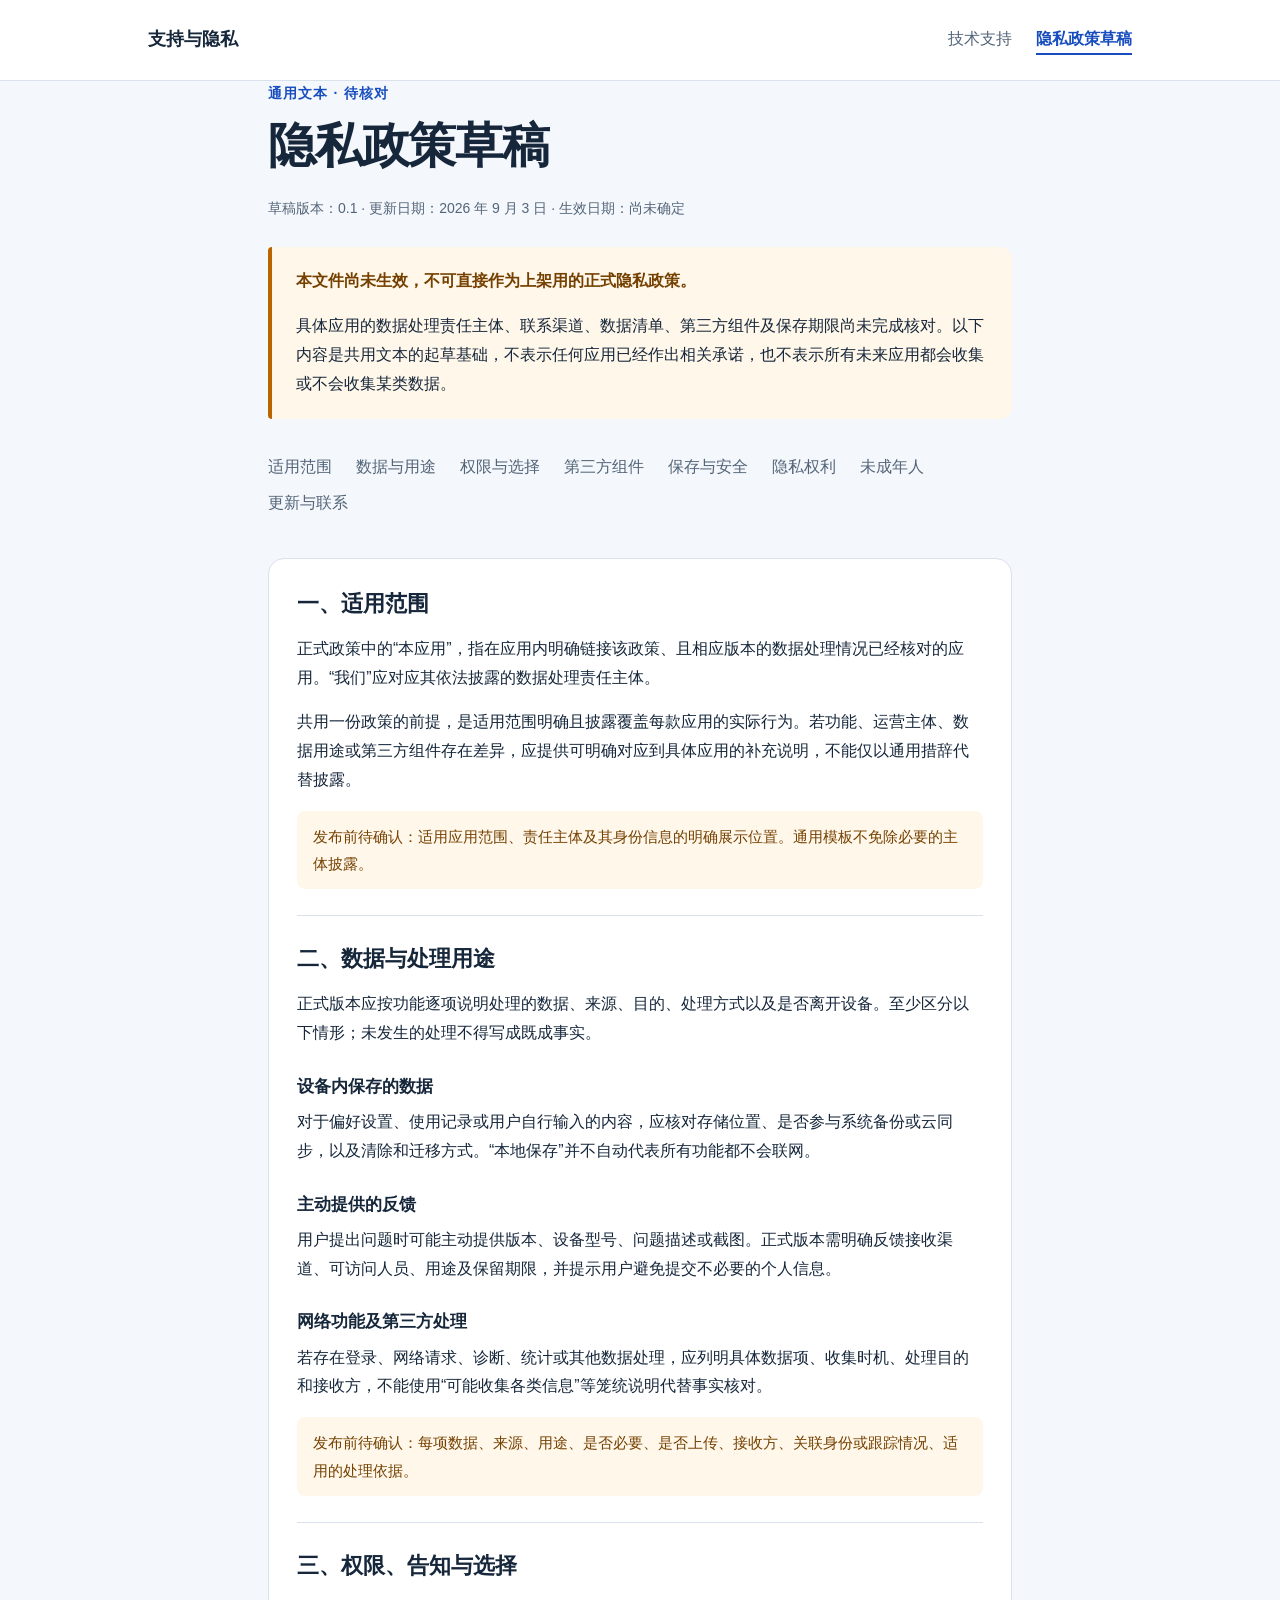
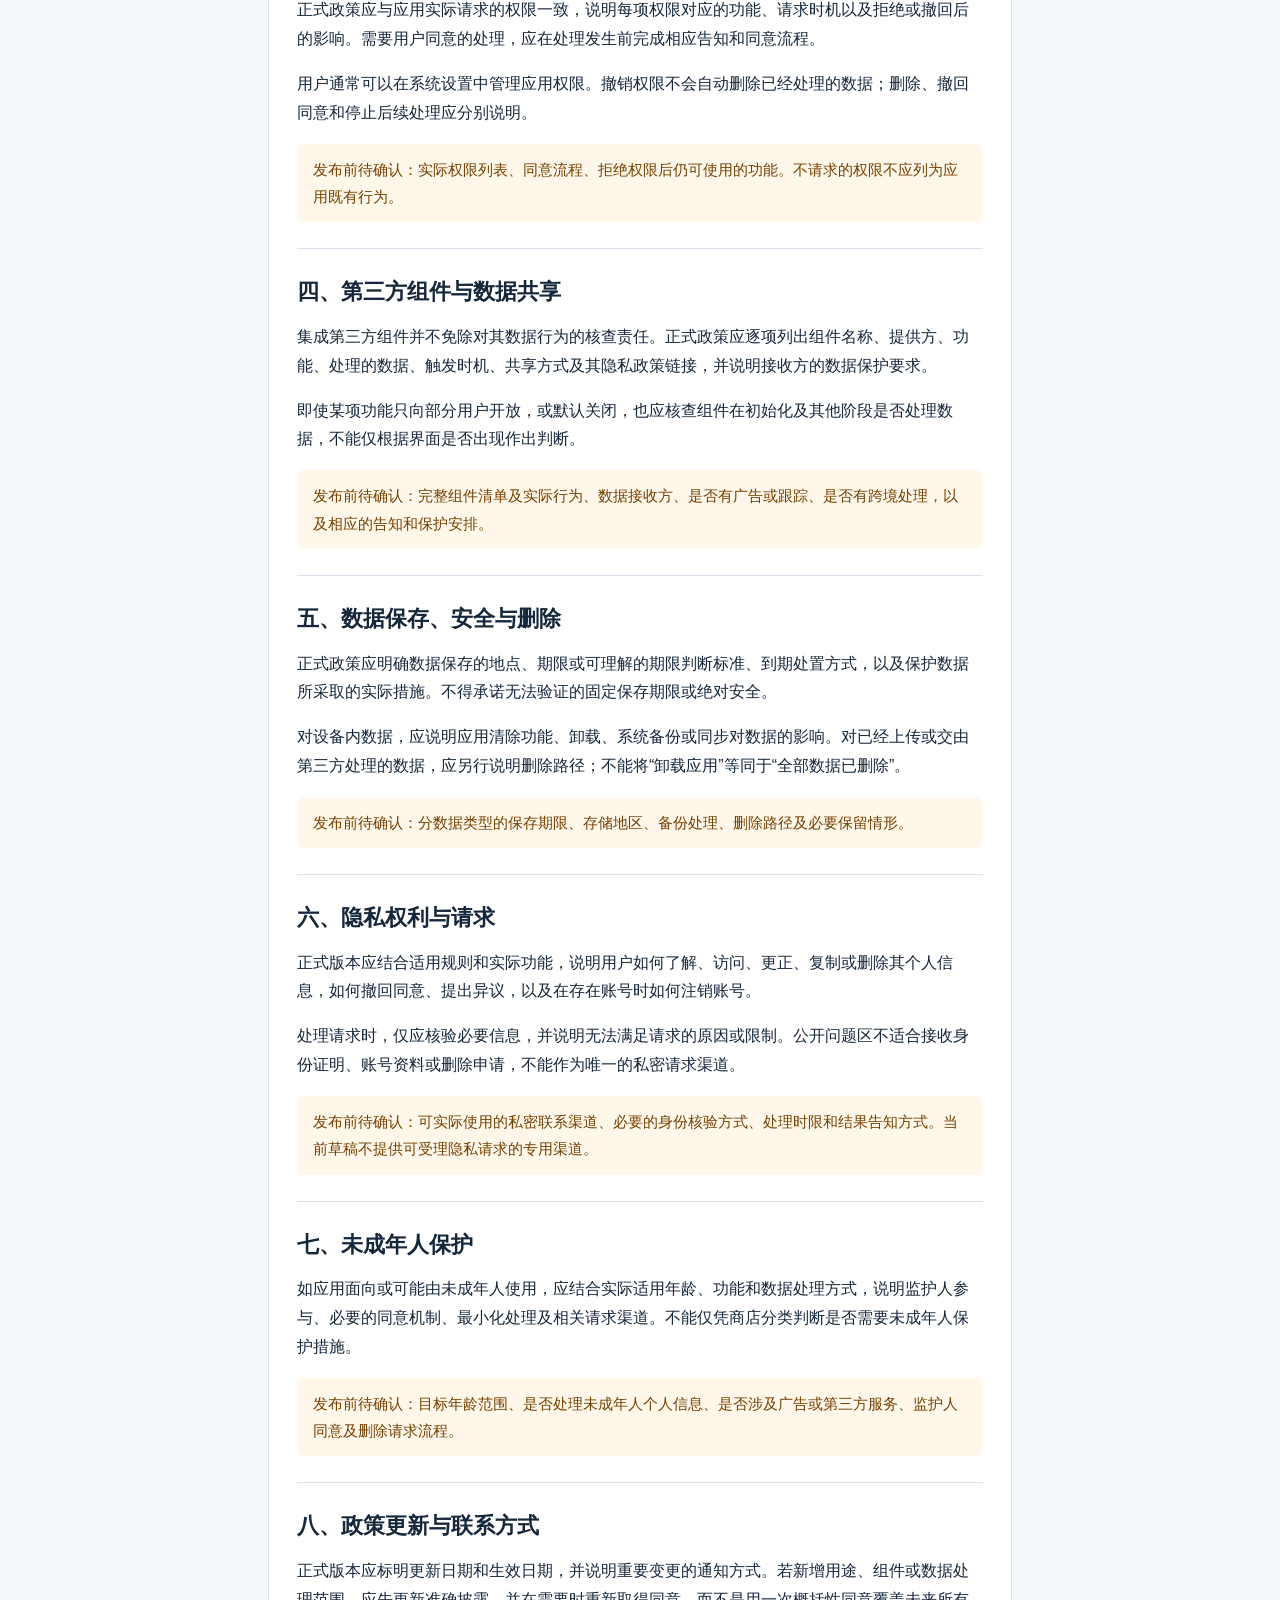
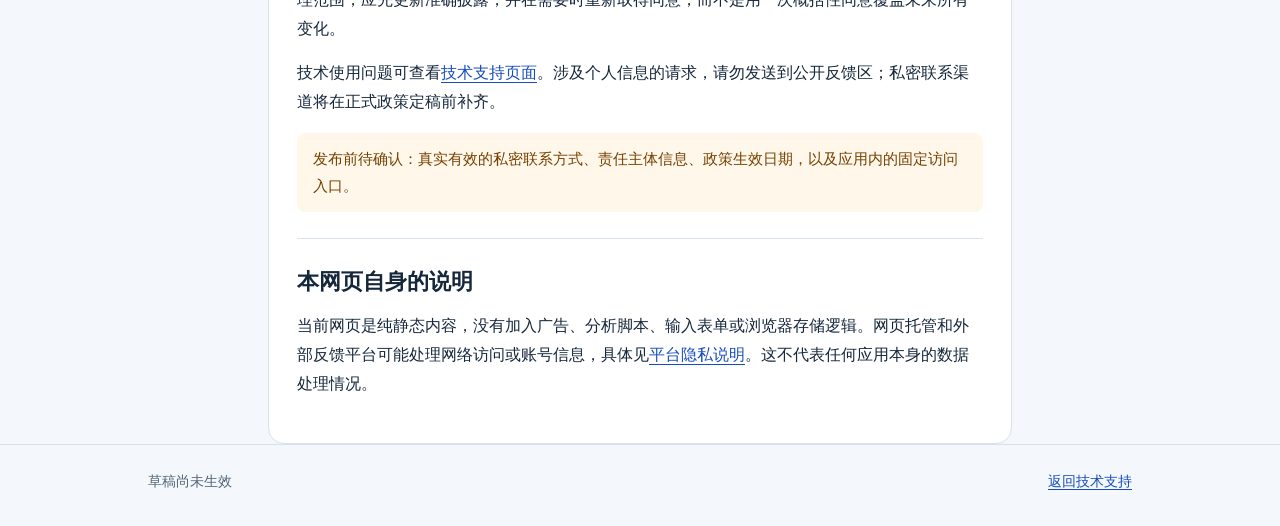
==== privacy.html @ 0115f57d "docs(上官)：新增通用隐私政策待核对草稿" ====
<!doctype html>
<html lang="zh-CN">
<head>
  <meta charset="utf-8">
  <meta name="viewport" content="width=device-width, initial-scale=1">
  <meta name="robots" content="noindex, nofollow">
  <meta name="referrer" content="no-referrer">
  <meta name="description" content="通用隐私政策草稿。尚未生效，需结合具体应用的数据处理方式完成核对。">
  <title>隐私政策草稿</title>
  <link rel="stylesheet" href="styles.css">
</head>
<body>
  <a class="skip" href="#main">跳到正文</a>
  <header><div class="shell nav"><a class="wordmark" href="index.html">支持与隐私</a><nav aria-label="主导航"><a href="index.html">技术支持</a><a href="privacy.html" aria-current="page">隐私政策草稿</a></nav></div></header>
  <main id="main" class="shell policy">
    <p class="eyebrow">通用文本 · 待核对</p>
    <h1>隐私政策草稿</h1>
    <p class="meta">草稿版本：0.1 · 更新日期：2026 年 9 月 3 日 · 生效日期：尚未确定</p>
    <div class="notice"><p><strong>本文件尚未生效，不可直接作为上架用的正式隐私政策。</strong></p><p>具体应用的数据处理责任主体、联系渠道、数据清单、第三方组件及保存期限尚未完成核对。以下内容是共用文本的起草基础，不表示任何应用已经作出相关承诺，也不表示所有未来应用都会收集或不会收集某类数据。</p></div>
    <nav aria-label="政策目录"><ol class="toc"><li><a href="#scope">适用范围</a></li><li><a href="#data">数据与用途</a></li><li><a href="#permission">权限与选择</a></li><li><a href="#partners">第三方组件</a></li><li><a href="#retention">保存与安全</a></li><li><a href="#rights">隐私权利</a></li><li><a href="#children">未成年人</a></li><li><a href="#changes">更新与联系</a></li></ol></nav>
    <article class="panel">
      <section id="scope"><h2>一、适用范围</h2><p>正式政策中的“本应用”，指在应用内明确链接该政策、且相应版本的数据处理情况已经核对的应用。“我们”应对应其依法披露的数据处理责任主体。</p><p>共用一份政策的前提，是适用范围明确且披露覆盖每款应用的实际行为。若功能、运营主体、数据用途或第三方组件存在差异，应提供可明确对应到具体应用的补充说明，不能仅以通用措辞代替披露。</p><p class="pending">发布前待确认：适用应用范围、责任主体及其身份信息的明确展示位置。通用模板不免除必要的主体披露。</p></section>
      <section id="data"><h2>二、数据与处理用途</h2><p>正式版本应按功能逐项说明处理的数据、来源、目的、处理方式以及是否离开设备。至少区分以下情形；未发生的处理不得写成既成事实。</p>
        <h3>设备内保存的数据</h3><p>对于偏好设置、使用记录或用户自行输入的内容，应核对存储位置、是否参与系统备份或云同步，以及清除和迁移方式。“本地保存”并不自动代表所有功能都不会联网。</p>
        <h3>主动提供的反馈</h3><p>用户提出问题时可能主动提供版本、设备型号、问题描述或截图。正式版本需明确反馈接收渠道、可访问人员、用途及保留期限，并提示用户避免提交不必要的个人信息。</p>
        <h3>网络功能及第三方处理</h3><p>若存在登录、网络请求、诊断、统计或其他数据处理，应列明具体数据项、收集时机、处理目的和接收方，不能使用“可能收集各类信息”等笼统说明代替事实核对。</p><p class="pending">发布前待确认：每项数据、来源、用途、是否必要、是否上传、接收方、关联身份或跟踪情况、适用的处理依据。</p></section>
      <section id="permission"><h2>三、权限、告知与选择</h2><p>正式政策应与应用实际请求的权限一致，说明每项权限对应的功能、请求时机以及拒绝或撤回后的影响。需要用户同意的处理，应在处理发生前完成相应告知和同意流程。</p><p>用户通常可以在系统设置中管理应用权限。撤销权限不会自动删除已经处理的数据；删除、撤回同意和停止后续处理应分别说明。</p><p class="pending">发布前待确认：实际权限列表、同意流程、拒绝权限后仍可使用的功能。不请求的权限不应列为应用既有行为。</p></section>
      <section id="partners"><h2>四、第三方组件与数据共享</h2><p>集成第三方组件并不免除对其数据行为的核查责任。正式政策应逐项列出组件名称、提供方、功能、处理的数据、触发时机、共享方式及其隐私政策链接，并说明接收方的数据保护要求。</p><p>即使某项功能只向部分用户开放，或默认关闭，也应核查组件在初始化及其他阶段是否处理数据，不能仅根据界面是否出现作出判断。</p><p class="pending">发布前待确认：完整组件清单及实际行为、数据接收方、是否有广告或跟踪、是否有跨境处理，以及相应的告知和保护安排。</p></section>
      <section id="retention"><h2>五、数据保存、安全与删除</h2><p>正式政策应明确数据保存的地点、期限或可理解的期限判断标准、到期处置方式，以及保护数据所采取的实际措施。不得承诺无法验证的固定保存期限或绝对安全。</p><p>对设备内数据，应说明应用清除功能、卸载、系统备份或同步对数据的影响。对已经上传或交由第三方处理的数据，应另行说明删除路径；不能将“卸载应用”等同于“全部数据已删除”。</p><p class="pending">发布前待确认：分数据类型的保存期限、存储地区、备份处理、删除路径及必要保留情形。</p></section>
      <section id="rights"><h2>六、隐私权利与请求</h2><p>正式版本应结合适用规则和实际功能，说明用户如何了解、访问、更正、复制或删除其个人信息，如何撤回同意、提出异议，以及在存在账号时如何注销账号。</p><p>处理请求时，仅应核验必要信息，并说明无法满足请求的原因或限制。公开问题区不适合接收身份证明、账号资料或删除申请，不能作为唯一的私密请求渠道。</p><p class="pending">发布前待确认：可实际使用的私密联系渠道、必要的身份核验方式、处理时限和结果告知方式。当前草稿不提供可受理隐私请求的专用渠道。</p></section>
      <section id="children"><h2>七、未成年人保护</h2><p>如应用面向或可能由未成年人使用，应结合实际适用年龄、功能和数据处理方式，说明监护人参与、必要的同意机制、最小化处理及相关请求渠道。不能仅凭商店分类判断是否需要未成年人保护措施。</p><p class="pending">发布前待确认：目标年龄范围、是否处理未成年人个人信息、是否涉及广告或第三方服务、监护人同意及删除请求流程。</p></section>
      <section id="changes"><h2>八、政策更新与联系方式</h2><p>正式版本应标明更新日期和生效日期，并说明重要变更的通知方式。若新增用途、组件或数据处理范围，应先更新准确披露，并在需要时重新取得同意，而不是用一次概括性同意覆盖未来所有变化。</p><p>技术使用问题可查看<a href="index.html">技术支持页面</a>。涉及个人信息的请求，请勿发送到公开反馈区；私密联系渠道将在正式政策定稿前补齐。</p><p class="pending">发布前待确认：真实有效的私密联系方式、责任主体信息、政策生效日期，以及应用内的固定访问入口。</p></section>
      <section><h2>本网页自身的说明</h2><p>当前网页是纯静态内容，没有加入广告、分析脚本、输入表单或浏览器存储逻辑。网页托管和外部反馈平台可能处理网络访问或账号信息，具体见<a href="https://docs.github.com/site-policy/privacy-policies/github-privacy-statement">平台隐私说明</a>。这不代表任何应用本身的数据处理情况。</p></section>
    </article>
  </main>
  <footer><div class="shell"><span>草稿尚未生效</span><a href="index.html">返回技术支持</a></div></footer>
</body>
</html>
---- styles.css ----
:root { color-scheme: light; --ink: #16273b; --muted: #536579; --blue: #174dbe; --line: #d8e1ec; --paper: #fff; --background: #f4f7fb; }
* { box-sizing: border-box; }
html { scroll-behavior: smooth; }
body { margin: 0; background: var(--background); color: var(--ink); font: 1rem/1.8 -apple-system, BlinkMacSystemFont, "Segoe UI", "PingFang SC", "Microsoft YaHei", sans-serif; }
a { color: var(--blue); text-underline-offset: .22em; overflow-wrap: anywhere; }
a:hover { text-decoration-thickness: 2px; }
:focus-visible { outline: 3px solid #dc7c06; outline-offset: 5px; }
.skip { position: absolute; left: 1rem; top: -5rem; background: white; padding: .5rem 1rem; z-index: 2; }
.skip:focus { top: .5rem; }
.shell { max-width: 1040px; padding: 0 28px; margin: auto; }
header { background: var(--paper); border-bottom: 1px solid var(--line); }
.nav { min-height: 80px; display: flex; align-items: center; justify-content: space-between; flex-wrap: wrap; gap: 16px; padding-top: 16px; padding-bottom: 16px; }
.wordmark { font-size: 1.1rem; font-weight: 750; color: var(--ink); text-decoration: none; }
nav { display: flex; gap: 24px; flex-wrap: wrap; }
nav a { color: var(--muted); text-decoration: none; }
nav a[aria-current="page"] { color: var(--blue); font-weight: 700; border-bottom: 2px solid var(--blue); }
main { padding-top: 54px; padding-bottom: 64px; }
.eyebrow { margin: 0 0 10px; color: var(--blue); font-size: .875rem; font-weight: 700; letter-spacing: .08em; }
h1 { font-size: clamp(2rem, 6vw, 3rem); line-height: 1.25; letter-spacing: -.025em; margin: 0 0 20px; }
h2 { font-size: 1.4rem; line-height: 1.5; margin: 0 0 14px; }
h3 { font-size: 1.05rem; margin: 24px 0 6px; }
p { margin: 0 0 16px; }
.intro { max-width: 690px; color: var(--muted); font-size: 1.1rem; }
.meta { color: var(--muted); font-size: .875rem; }
.panel { background: var(--paper); border: 1px solid var(--line); border-radius: 16px; padding: 28px; margin-top: 24px; }
.notice { border-left: 4px solid #b96400; background: #fff7e9; padding: 20px 24px; border-radius: 4px 12px 12px 4px; margin: 26px 0; }
.notice p:last-child, .panel > p:last-child { margin-bottom: 0; }
.notice strong { color: #754000; }
.grid { display: grid; grid-template-columns: 1.2fr 1fr; gap: 24px; }
.grid .panel { margin-top: 0; }
.button { display: inline-block; background: var(--blue); color: white; font-weight: 650; border-radius: 9px; padding: 11px 20px; text-decoration: none; }
ul, ol { padding-left: 1.4rem; margin: 8px 0 16px; }
li + li { margin-top: 8px; }
details { border-top: 1px solid var(--line); padding: 18px 0; }
details:last-child { padding-bottom: 0; }
summary { cursor: pointer; font-weight: 650; }
details p { margin: 12px 0 0; color: var(--muted); }
.toc { display: flex; flex-wrap: wrap; gap: 8px 24px; padding: 0; list-style: none; }
.toc li + li { margin-top: 0; }
.policy { max-width: 800px; }
.policy section { scroll-margin-top: 24px; }
.policy section + section { border-top: 1px solid var(--line); margin-top: 26px; padding-top: 26px; }
.pending { color: #754000; background: #fff7e9; border-radius: 8px; padding: 12px 16px; font-size: .95rem; }
footer { border-top: 1px solid var(--line); padding: 24px 0 32px; color: var(--muted); font-size: .875rem; }
footer .shell { display: flex; justify-content: space-between; gap: 16px; flex-wrap: wrap; }
@media (max-width: 640px) { .shell { padding-left: 20px; padding-right: 20px; } main { padding-top: 34px; } .grid { grid-template-columns: 1fr; } .panel { padding: 22px; } nav { gap: 18px; } }
@media (prefers-reduced-motion: reduce) { html { scroll-behavior: auto; } }
@media print { body { background: white; } header, footer, .skip, .button { display: none; } main { padding: 0; } .panel { border: 0; padding: 0; } details { break-inside: avoid; } a { color: inherit; } }
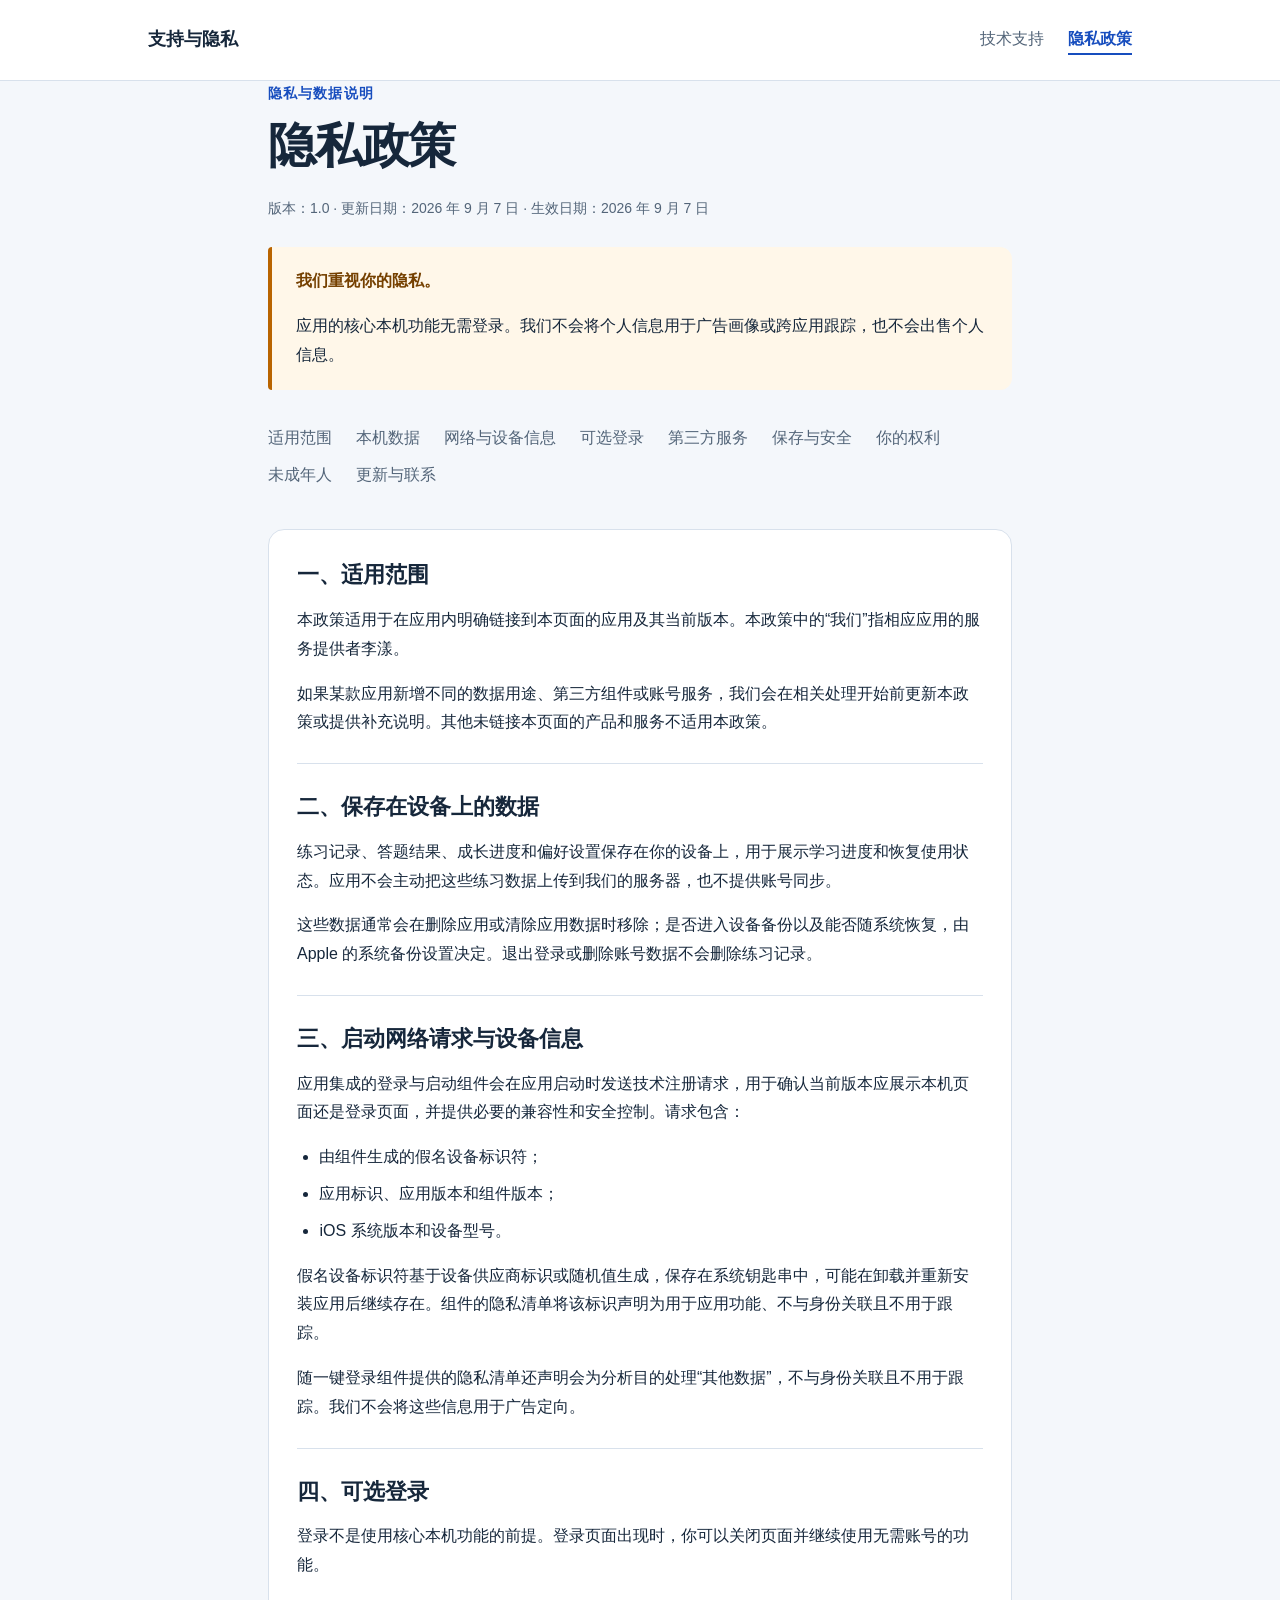
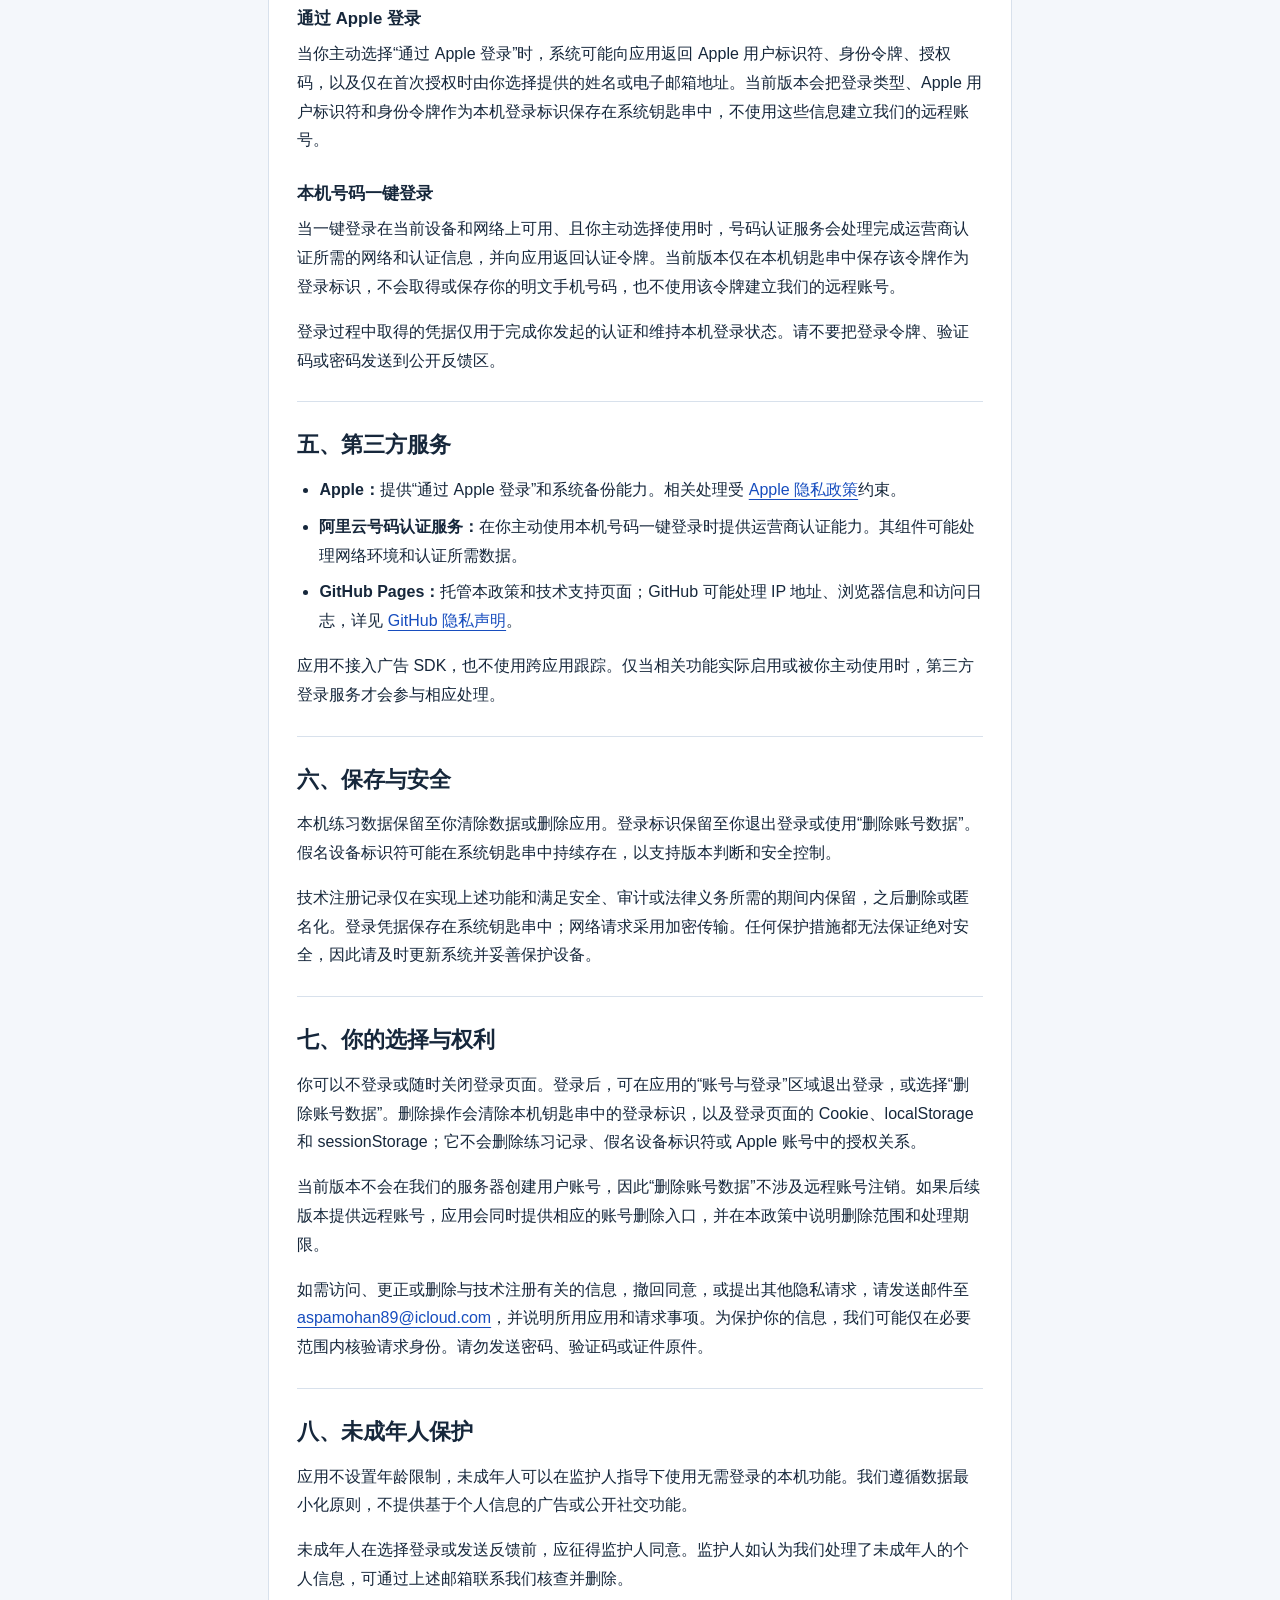
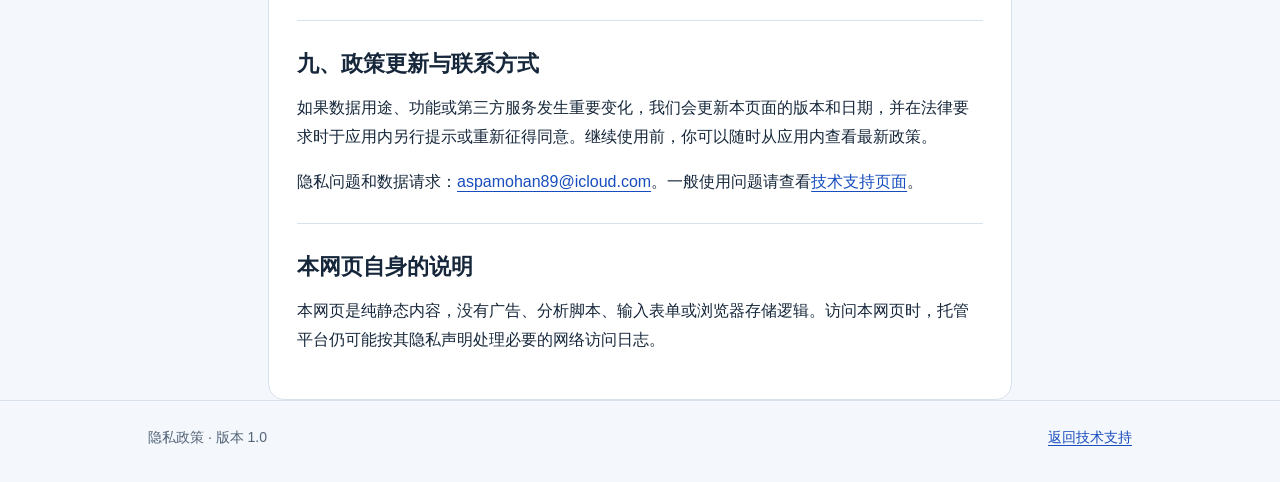
==== commit 4fbf9e2f: "docs(上官)：发布正式隐私政策" ====
--- a/privacy.html
+++ b/privacy.html
@@ -3,36 +3,42 @@
 <head>
   <meta charset="utf-8">
   <meta name="viewport" content="width=device-width, initial-scale=1">
-  <meta name="robots" content="noindex, nofollow">
   <meta name="referrer" content="no-referrer">
-  <meta name="description" content="通用隐私政策草稿。尚未生效，需结合具体应用的数据处理方式完成核对。">
-  <title>隐私政策草稿</title>
+  <meta name="description" content="适用于明确链接本页面之应用的隐私政策。">
+  <title>隐私政策</title>
   <link rel="stylesheet" href="styles.css">
 </head>
 <body>
   <a class="skip" href="#main">跳到正文</a>
-  <header><div class="shell nav"><a class="wordmark" href="index.html">支持与隐私</a><nav aria-label="主导航"><a href="index.html">技术支持</a><a href="privacy.html" aria-current="page">隐私政策草稿</a></nav></div></header>
+  <header><div class="shell nav"><a class="wordmark" href="index.html">支持与隐私</a><nav aria-label="主导航"><a href="index.html">技术支持</a><a href="privacy.html" aria-current="page">隐私政策</a></nav></div></header>
   <main id="main" class="shell policy">
-    <p class="eyebrow">通用文本 · 待核对</p>
-    <h1>隐私政策草稿</h1>
-    <p class="meta">草稿版本：0.1 · 更新日期：2026 年 9 月 3 日 · 生效日期：尚未确定</p>
-    <div class="notice"><p><strong>本文件尚未生效，不可直接作为上架用的正式隐私政策。</strong></p><p>具体应用的数据处理责任主体、联系渠道、数据清单、第三方组件及保存期限尚未完成核对。以下内容是共用文本的起草基础，不表示任何应用已经作出相关承诺，也不表示所有未来应用都会收集或不会收集某类数据。</p></div>
-    <nav aria-label="政策目录"><ol class="toc"><li><a href="#scope">适用范围</a></li><li><a href="#data">数据与用途</a></li><li><a href="#permission">权限与选择</a></li><li><a href="#partners">第三方组件</a></li><li><a href="#retention">保存与安全</a></li><li><a href="#rights">隐私权利</a></li><li><a href="#children">未成年人</a></li><li><a href="#changes">更新与联系</a></li></ol></nav>
+    <p class="eyebrow">隐私与数据说明</p>
+    <h1>隐私政策</h1>
+    <p class="meta">版本：1.0 · 更新日期：2026 年 9 月 7 日 · 生效日期：2026 年 9 月 7 日</p>
+    <div class="notice"><p><strong>我们重视你的隐私。</strong></p><p>应用的核心本机功能无需登录。我们不会将个人信息用于广告画像或跨应用跟踪，也不会出售个人信息。</p></div>
+    <nav aria-label="政策目录"><ol class="toc"><li><a href="#scope">适用范围</a></li><li><a href="#local">本机数据</a></li><li><a href="#network">网络与设备信息</a></li><li><a href="#login">可选登录</a></li><li><a href="#partners">第三方服务</a></li><li><a href="#retention">保存与安全</a></li><li><a href="#rights">你的权利</a></li><li><a href="#children">未成年人</a></li><li><a href="#changes">更新与联系</a></li></ol></nav>
     <article class="panel">
-      <section id="scope"><h2>一、适用范围</h2><p>正式政策中的“本应用”，指在应用内明确链接该政策、且相应版本的数据处理情况已经核对的应用。“我们”应对应其依法披露的数据处理责任主体。</p><p>共用一份政策的前提，是适用范围明确且披露覆盖每款应用的实际行为。若功能、运营主体、数据用途或第三方组件存在差异，应提供可明确对应到具体应用的补充说明，不能仅以通用措辞代替披露。</p><p class="pending">发布前待确认：适用应用范围、责任主体及其身份信息的明确展示位置。通用模板不免除必要的主体披露。</p></section>
-      <section id="data"><h2>二、数据与处理用途</h2><p>正式版本应按功能逐项说明处理的数据、来源、目的、处理方式以及是否离开设备。至少区分以下情形；未发生的处理不得写成既成事实。</p>
-        <h3>设备内保存的数据</h3><p>对于偏好设置、使用记录或用户自行输入的内容，应核对存储位置、是否参与系统备份或云同步，以及清除和迁移方式。“本地保存”并不自动代表所有功能都不会联网。</p>
-        <h3>主动提供的反馈</h3><p>用户提出问题时可能主动提供版本、设备型号、问题描述或截图。正式版本需明确反馈接收渠道、可访问人员、用途及保留期限，并提示用户避免提交不必要的个人信息。</p>
-        <h3>网络功能及第三方处理</h3><p>若存在登录、网络请求、诊断、统计或其他数据处理，应列明具体数据项、收集时机、处理目的和接收方，不能使用“可能收集各类信息”等笼统说明代替事实核对。</p><p class="pending">发布前待确认：每项数据、来源、用途、是否必要、是否上传、接收方、关联身份或跟踪情况、适用的处理依据。</p></section>
-      <section id="permission"><h2>三、权限、告知与选择</h2><p>正式政策应与应用实际请求的权限一致，说明每项权限对应的功能、请求时机以及拒绝或撤回后的影响。需要用户同意的处理，应在处理发生前完成相应告知和同意流程。</p><p>用户通常可以在系统设置中管理应用权限。撤销权限不会自动删除已经处理的数据；删除、撤回同意和停止后续处理应分别说明。</p><p class="pending">发布前待确认：实际权限列表、同意流程、拒绝权限后仍可使用的功能。不请求的权限不应列为应用既有行为。</p></section>
-      <section id="partners"><h2>四、第三方组件与数据共享</h2><p>集成第三方组件并不免除对其数据行为的核查责任。正式政策应逐项列出组件名称、提供方、功能、处理的数据、触发时机、共享方式及其隐私政策链接，并说明接收方的数据保护要求。</p><p>即使某项功能只向部分用户开放，或默认关闭，也应核查组件在初始化及其他阶段是否处理数据，不能仅根据界面是否出现作出判断。</p><p class="pending">发布前待确认：完整组件清单及实际行为、数据接收方、是否有广告或跟踪、是否有跨境处理，以及相应的告知和保护安排。</p></section>
-      <section id="retention"><h2>五、数据保存、安全与删除</h2><p>正式政策应明确数据保存的地点、期限或可理解的期限判断标准、到期处置方式，以及保护数据所采取的实际措施。不得承诺无法验证的固定保存期限或绝对安全。</p><p>对设备内数据，应说明应用清除功能、卸载、系统备份或同步对数据的影响。对已经上传或交由第三方处理的数据，应另行说明删除路径；不能将“卸载应用”等同于“全部数据已删除”。</p><p class="pending">发布前待确认：分数据类型的保存期限、存储地区、备份处理、删除路径及必要保留情形。</p></section>
-      <section id="rights"><h2>六、隐私权利与请求</h2><p>正式版本应结合适用规则和实际功能，说明用户如何了解、访问、更正、复制或删除其个人信息，如何撤回同意、提出异议，以及在存在账号时如何注销账号。</p><p>处理请求时，仅应核验必要信息，并说明无法满足请求的原因或限制。公开问题区不适合接收身份证明、账号资料或删除申请，不能作为唯一的私密请求渠道。</p><p class="pending">发布前待确认：可实际使用的私密联系渠道、必要的身份核验方式、处理时限和结果告知方式。当前草稿不提供可受理隐私请求的专用渠道。</p></section>
-      <section id="children"><h2>七、未成年人保护</h2><p>如应用面向或可能由未成年人使用，应结合实际适用年龄、功能和数据处理方式，说明监护人参与、必要的同意机制、最小化处理及相关请求渠道。不能仅凭商店分类判断是否需要未成年人保护措施。</p><p class="pending">发布前待确认：目标年龄范围、是否处理未成年人个人信息、是否涉及广告或第三方服务、监护人同意及删除请求流程。</p></section>
-      <section id="changes"><h2>八、政策更新与联系方式</h2><p>正式版本应标明更新日期和生效日期，并说明重要变更的通知方式。若新增用途、组件或数据处理范围，应先更新准确披露，并在需要时重新取得同意，而不是用一次概括性同意覆盖未来所有变化。</p><p>技术使用问题可查看<a href="index.html">技术支持页面</a>。涉及个人信息的请求，请勿发送到公开反馈区；私密联系渠道将在正式政策定稿前补齐。</p><p class="pending">发布前待确认：真实有效的私密联系方式、责任主体信息、政策生效日期，以及应用内的固定访问入口。</p></section>
-      <section><h2>本网页自身的说明</h2><p>当前网页是纯静态内容，没有加入广告、分析脚本、输入表单或浏览器存储逻辑。网页托管和外部反馈平台可能处理网络访问或账号信息，具体见<a href="https://docs.github.com/site-policy/privacy-policies/github-privacy-statement">平台隐私说明</a>。这不代表任何应用本身的数据处理情况。</p></section>
+      <section id="scope"><h2>一、适用范围</h2><p>本政策适用于在应用内明确链接到本页面的应用及其当前版本。本政策中的“我们”指相应应用的服务提供者李漾。</p><p>如果某款应用新增不同的数据用途、第三方组件或账号服务，我们会在相关处理开始前更新本政策或提供补充说明。其他未链接本页面的产品和服务不适用本政策。</p></section>
+
+      <section id="local"><h2>二、保存在设备上的数据</h2><p>练习记录、答题结果、成长进度和偏好设置保存在你的设备上，用于展示学习进度和恢复使用状态。应用不会主动把这些练习数据上传到我们的服务器，也不提供账号同步。</p><p>这些数据通常会在删除应用或清除应用数据时移除；是否进入设备备份以及能否随系统恢复，由 Apple 的系统备份设置决定。退出登录或删除账号数据不会删除练习记录。</p></section>
+
+      <section id="network"><h2>三、启动网络请求与设备信息</h2><p>应用集成的登录与启动组件会在应用启动时发送技术注册请求，用于确认当前版本应展示本机页面还是登录页面，并提供必要的兼容性和安全控制。请求包含：</p><ul><li>由组件生成的假名设备标识符；</li><li>应用标识、应用版本和组件版本；</li><li>iOS 系统版本和设备型号。</li></ul><p>假名设备标识符基于设备供应商标识或随机值生成，保存在系统钥匙串中，可能在卸载并重新安装应用后继续存在。组件的隐私清单将该标识声明为用于应用功能、不与身份关联且不用于跟踪。</p><p>随一键登录组件提供的隐私清单还声明会为分析目的处理“其他数据”，不与身份关联且不用于跟踪。我们不会将这些信息用于广告定向。</p></section>
+
+      <section id="login"><h2>四、可选登录</h2><p>登录不是使用核心本机功能的前提。登录页面出现时，你可以关闭页面并继续使用无需账号的功能。</p><h3>通过 Apple 登录</h3><p>当你主动选择“通过 Apple 登录”时，系统可能向应用返回 Apple 用户标识符、身份令牌、授权码，以及仅在首次授权时由你选择提供的姓名或电子邮箱地址。当前版本会把登录类型、Apple 用户标识符和身份令牌作为本机登录标识保存在系统钥匙串中，不使用这些信息建立我们的远程账号。</p><h3>本机号码一键登录</h3><p>当一键登录在当前设备和网络上可用、且你主动选择使用时，号码认证服务会处理完成运营商认证所需的网络和认证信息，并向应用返回认证令牌。当前版本仅在本机钥匙串中保存该令牌作为登录标识，不会取得或保存你的明文手机号码，也不使用该令牌建立我们的远程账号。</p><p>登录过程中取得的凭据仅用于完成你发起的认证和维持本机登录状态。请不要把登录令牌、验证码或密码发送到公开反馈区。</p></section>
+
+      <section id="partners"><h2>五、第三方服务</h2><ul><li><strong>Apple：</strong>提供“通过 Apple 登录”和系统备份能力。相关处理受 <a href="https://www.apple.com.cn/legal/privacy/">Apple 隐私政策</a>约束。</li><li><strong>阿里云号码认证服务：</strong>在你主动使用本机号码一键登录时提供运营商认证能力。其组件可能处理网络环境和认证所需数据。</li><li><strong>GitHub Pages：</strong>托管本政策和技术支持页面；GitHub 可能处理 IP 地址、浏览器信息和访问日志，详见 <a href="https://docs.github.com/zh/site-policy/privacy-policies/github-general-privacy-statement">GitHub 隐私声明</a>。</li></ul><p>应用不接入广告 SDK，也不使用跨应用跟踪。仅当相关功能实际启用或被你主动使用时，第三方登录服务才会参与相应处理。</p></section>
+
+      <section id="retention"><h2>六、保存与安全</h2><p>本机练习数据保留至你清除数据或删除应用。登录标识保留至你退出登录或使用“删除账号数据”。假名设备标识符可能在系统钥匙串中持续存在，以支持版本判断和安全控制。</p><p>技术注册记录仅在实现上述功能和满足安全、审计或法律义务所需的期间内保留，之后删除或匿名化。登录凭据保存在系统钥匙串中；网络请求采用加密传输。任何保护措施都无法保证绝对安全，因此请及时更新系统并妥善保护设备。</p></section>
+
+      <section id="rights"><h2>七、你的选择与权利</h2><p>你可以不登录或随时关闭登录页面。登录后，可在应用的“账号与登录”区域退出登录，或选择“删除账号数据”。删除操作会清除本机钥匙串中的登录标识，以及登录页面的 Cookie、localStorage 和 sessionStorage；它不会删除练习记录、假名设备标识符或 Apple 账号中的授权关系。</p><p>当前版本不会在我们的服务器创建用户账号，因此“删除账号数据”不涉及远程账号注销。如果后续版本提供远程账号，应用会同时提供相应的账号删除入口，并在本政策中说明删除范围和处理期限。</p><p>如需访问、更正或删除与技术注册有关的信息，撤回同意，或提出其他隐私请求，请发送邮件至 <a href="mailto:aspamohan89@icloud.com">aspamohan89@icloud.com</a>，并说明所用应用和请求事项。为保护你的信息，我们可能仅在必要范围内核验请求身份。请勿发送密码、验证码或证件原件。</p></section>
+
+      <section id="children"><h2>八、未成年人保护</h2><p>应用不设置年龄限制，未成年人可以在监护人指导下使用无需登录的本机功能。我们遵循数据最小化原则，不提供基于个人信息的广告或公开社交功能。</p><p>未成年人在选择登录或发送反馈前，应征得监护人同意。监护人如认为我们处理了未成年人的个人信息，可通过上述邮箱联系我们核查并删除。</p></section>
+
+      <section id="changes"><h2>九、政策更新与联系方式</h2><p>如果数据用途、功能或第三方服务发生重要变化，我们会更新本页面的版本和日期，并在法律要求时于应用内另行提示或重新征得同意。继续使用前，你可以随时从应用内查看最新政策。</p><p>隐私问题和数据请求：<a href="mailto:aspamohan89@icloud.com">aspamohan89@icloud.com</a>。一般使用问题请查看<a href="index.html">技术支持页面</a>。</p></section>
+
+      <section><h2>本网页自身的说明</h2><p>本网页是纯静态内容，没有广告、分析脚本、输入表单或浏览器存储逻辑。访问本网页时，托管平台仍可能按其隐私声明处理必要的网络访问日志。</p></section>
     </article>
   </main>
-  <footer><div class="shell"><span>草稿尚未生效</span><a href="index.html">返回技术支持</a></div></footer>
+  <footer><div class="shell"><span>隐私政策 · 版本 1.0</span><a href="index.html">返回技术支持</a></div></footer>
 </body>
 </html>
